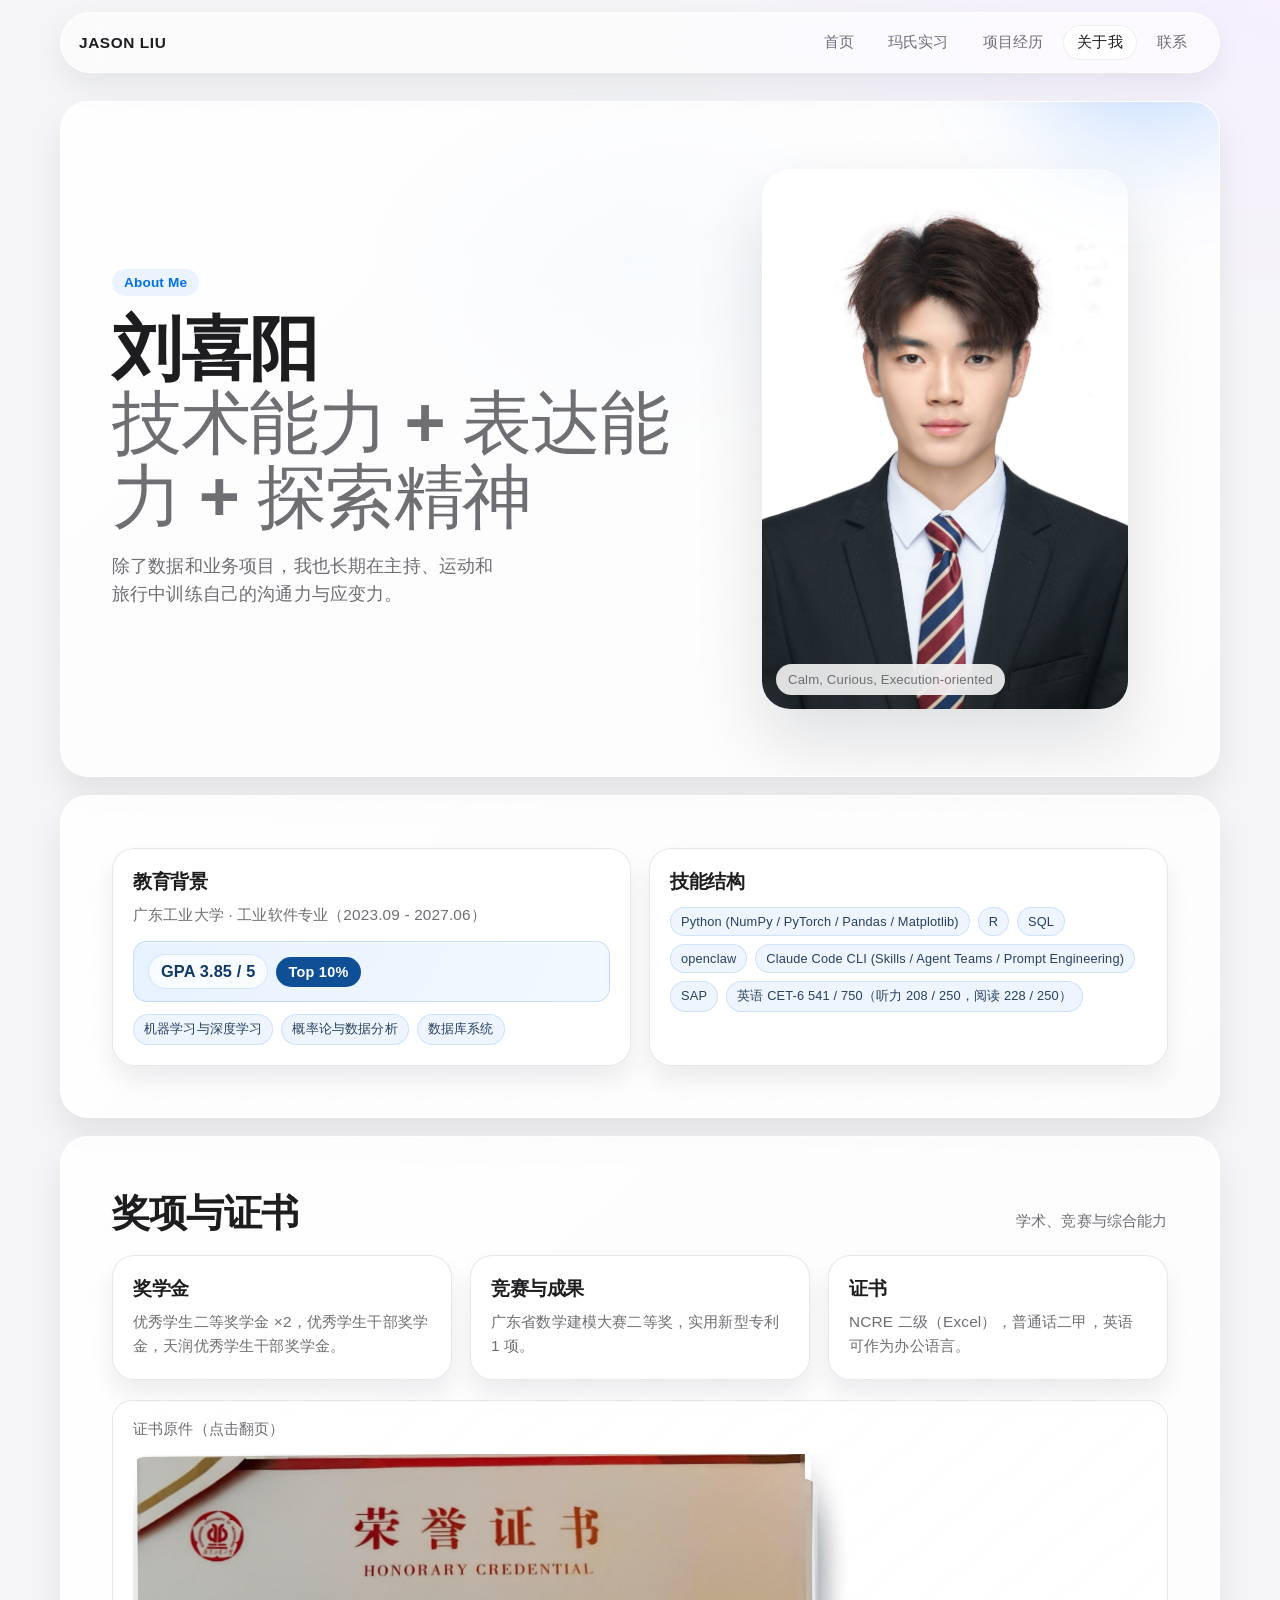
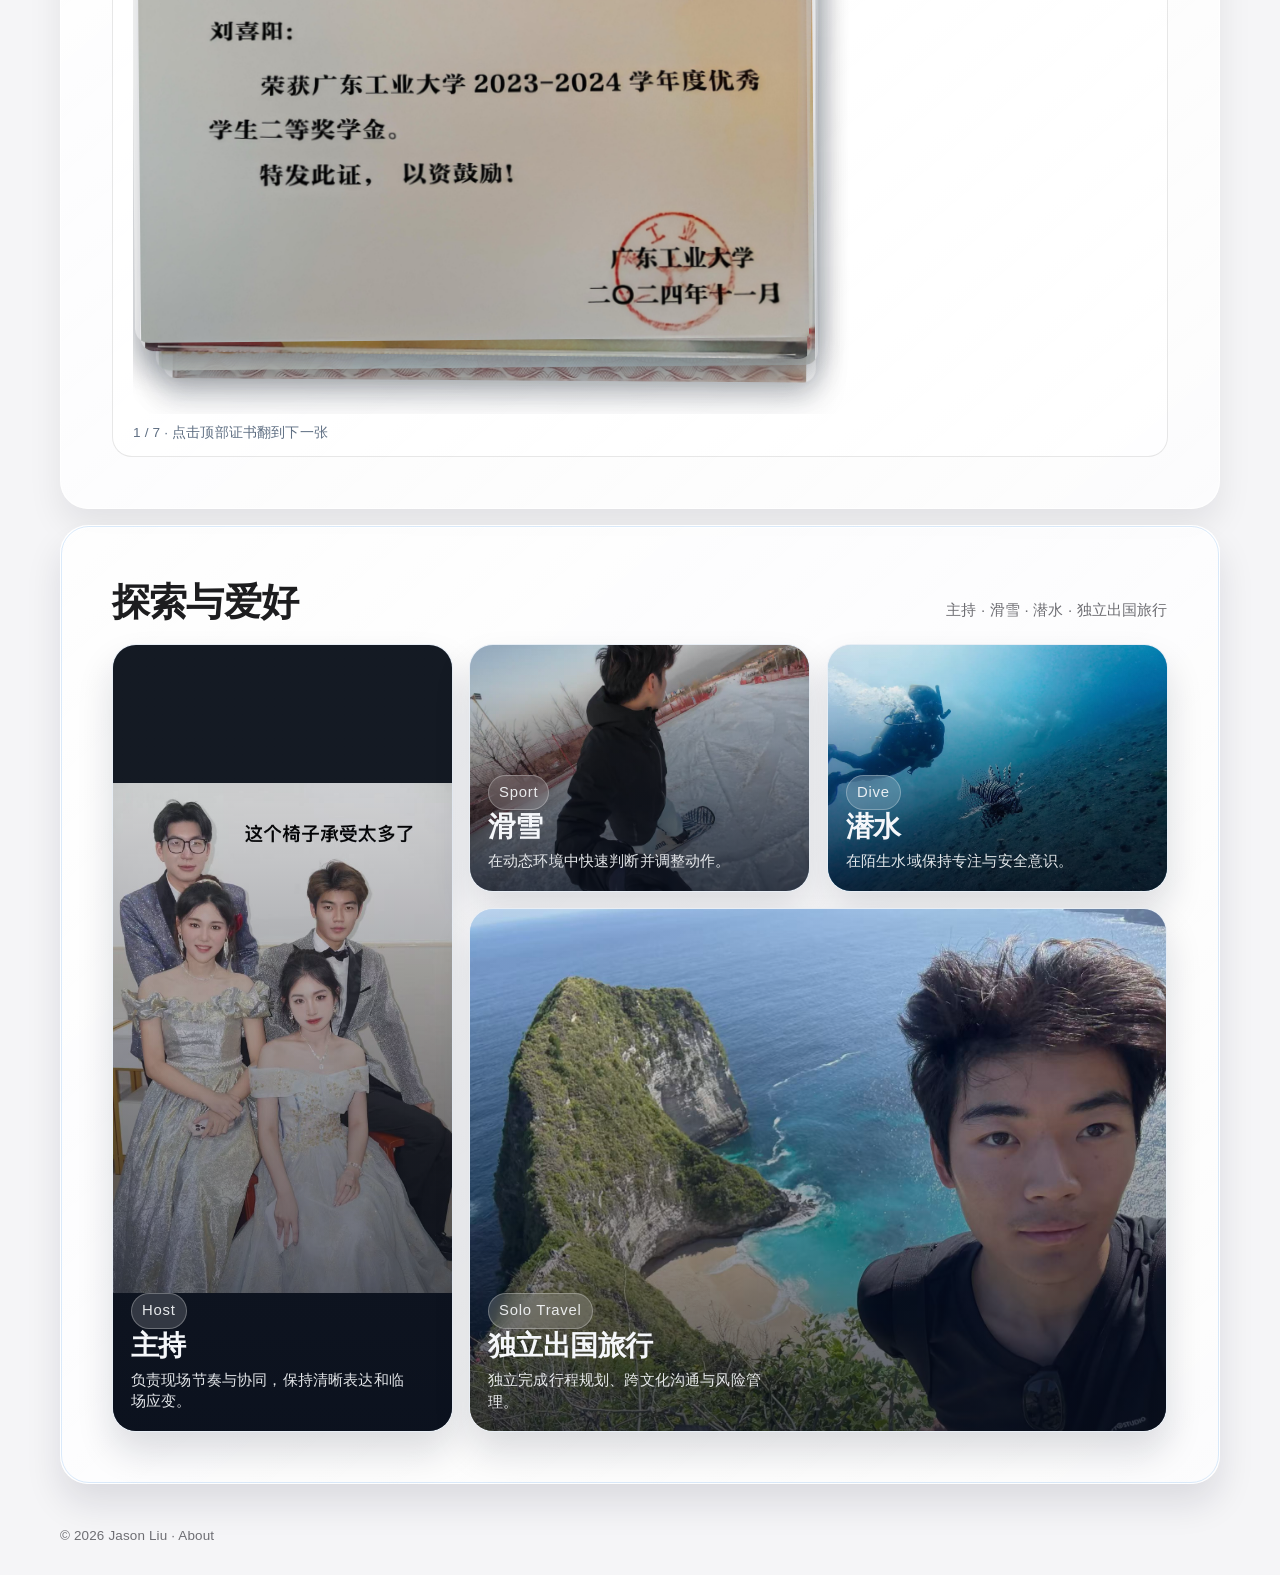
==== about.html @ 2a5bb50b "Deploy-ready personal homepage" ====
<!doctype html>
<html lang="zh-CN">
  <head>
    <meta charset="utf-8" />
    <meta name="viewport" content="width=device-width, initial-scale=1" />
    <title>关于我 | 刘喜阳</title>
    <meta name="description" content="刘喜阳的教育背景、技能结构与探索世界的个人侧面" />
    <link rel="stylesheet" href="./styles.css" />
  </head>
  <body>
    <div class="scroll-progress" aria-hidden="true"></div>
    <header class="site-header">
      <a class="brand" href="./index.html">JASON LIU</a>
      <button class="menu-toggle" aria-expanded="false" aria-controls="site-nav">菜单</button>
      <nav id="site-nav" class="site-nav">
        <a href="./index.html">首页</a>
        <a href="./internship.html">玛氏实习</a>
        <a href="./projects.html">项目经历</a>
        <a href="./about.html">关于我</a>
        <a href="./contact.html">联系</a>
      </nav>
    </header>

    <main>
      <section class="hero">
        <div class="reveal-card" data-reveal>
          <p class="eyebrow">About Me</p>
          <h1>
            刘喜阳<br />
            <span>技术能力 + 表达能力 + 探索精神</span>
          </h1>
          <p class="lead">除了数据和业务项目，我也长期在主持、运动和旅行中训练自己的沟通力与应变力。</p>
        </div>
        <figure class="hero-media reveal-card" data-reveal>
          <img src="./d1d19678adbbcc98fbcbd94c65c5132.jpg" alt="刘喜阳证件照" />
          <figcaption class="badge">Calm, Curious, Execution-oriented</figcaption>
        </figure>
      </section>

      <section>
        <div class="grid two-col">
          <article class="card reveal-card tilt-card" data-reveal>
            <h3>教育背景</h3>
            <p>广东工业大学 · 工业软件专业（2023.09 - 2027.06）</p>

            <div class="gpa-spotlight">
              <span class="gpa-pill">GPA 3.85 / 5</span>
              <span class="gpa-top">Top 10%</span>
            </div>

            <div class="chips">
              <span class="chip">机器学习与深度学习</span>
              <span class="chip">概率论与数据分析</span>
              <span class="chip">数据库系统</span>
            </div>
          </article>

          <article class="card reveal-card tilt-card" data-reveal>
            <h3>技能结构</h3>
            <div class="chips">
              <span class="chip">Python (NumPy / PyTorch / Pandas / Matplotlib)</span>
              <span class="chip">R</span>
              <span class="chip">SQL</span>
              <span class="chip">openclaw</span>
              <span class="chip">Claude Code CLI (Skills / Agent Teams / Prompt Engineering)</span>
              <span class="chip">SAP</span>
              <span class="chip">英语 CET-6 541 / 750（听力 208 / 250，阅读 228 / 250）</span>
            </div>
          </article>
        </div>
      </section>

      <section>
        <div class="title-row reveal-card" data-reveal>
          <h2>奖项与证书</h2>
          <p class="sub">学术、竞赛与综合能力</p>
        </div>
        <div class="grid three-col">
          <article class="card reveal-card tilt-card" data-reveal>
            <h3>奖学金</h3>
            <p>优秀学生二等奖学金 ×2，优秀学生干部奖学金，天润优秀学生干部奖学金。</p>
          </article>
          <article class="card reveal-card tilt-card" data-reveal>
            <h3>竞赛与成果</h3>
            <p>广东省数学建模大赛二等奖，实用新型专利 1 项。</p>
          </article>
          <article class="card reveal-card tilt-card" data-reveal>
            <h3>证书</h3>
            <p>NCRE 二级（Excel），普通话二甲，英语可作为办公语言。</p>
          </article>
        </div>

        <div class="cert-stack-wrap reveal-card" data-reveal>
          <p class="cert-stack-title">证书原件（点击翻页）</p>
          <div class="cert-flip-deck" data-cert-deck>
            <button class="cert-deck-card" type="button" data-src="./f51aa02afc953fbb123a29141ff7ccc.jpg" data-alt="优秀学生二等奖学金证书">
              <img src="./f51aa02afc953fbb123a29141ff7ccc.jpg" alt="优秀学生二等奖学金证书" />
            </button>
            <button class="cert-deck-card" type="button" data-src="./93aca036e75f4346f06e6a641ed27f2.jpg" data-alt="优秀学生干部奖学金证书">
              <img src="./93aca036e75f4346f06e6a641ed27f2.jpg" alt="优秀学生干部奖学金证书" />
            </button>
            <button class="cert-deck-card" type="button" data-src="./0f52e35d7524d39dcbb899295ecbea7.jpg" data-alt="先进个人荣誉证书">
              <img src="./0f52e35d7524d39dcbb899295ecbea7.jpg" alt="先进个人荣誉证书" />
            </button>
            <button class="cert-deck-card" type="button" data-src="./fe24aac85f3664ef8595c67bc39421b.jpg" data-alt="优秀志愿者荣誉证书">
              <img src="./fe24aac85f3664ef8595c67bc39421b.jpg" alt="优秀志愿者荣誉证书" />
            </button>
            <button class="cert-deck-card" type="button" data-src="./d443db5d-6b10-4e35-a1e7-ef3b2b7556d9.png" data-alt="全国计算机二级证书">
              <img src="./d443db5d-6b10-4e35-a1e7-ef3b2b7556d9.png" alt="全国计算机二级证书" />
            </button>
            <button class="cert-deck-card" type="button" data-src="./cert_preview_cet6.png" data-alt="CET-6 成绩单">
              <img src="./cert_preview_cet6.png" alt="CET-6 成绩单" />
            </button>
            <button class="cert-deck-card" type="button" data-src="./cert_preview_mathmodel.png" data-alt="数模竞赛证书">
              <img src="./cert_preview_mathmodel.png" alt="数模竞赛证书" />
            </button>
          </div>
          <p class="cert-stack-hint"><span data-cert-index>1</span> / <span data-cert-total>0</span> · 点击顶部证书翻到下一张</p>
        </div>
      </section>

      <section>
        <div class="title-row reveal-card" data-reveal>
          <h2>探索与爱好</h2>
          <p class="sub">主持 · 滑雪 · 潜水 · 独立出国旅行</p>
        </div>
        <div class="hobby-stage">
          <article class="hobby-tile hobby-feature reveal-card tilt-card" data-reveal>
            <img src="./f717a973981c69ac26e47833f081db99.jpg" alt="活动主持与舞台照片" />
            <div class="hobby-overlay">
              <p class="hobby-tag">Host</p>
              <h3>主持</h3>
              <p>负责现场节奏与协同，保持清晰表达和临场应变。</p>
            </div>
          </article>
          <article class="hobby-tile hobby-sport reveal-card tilt-card" data-reveal>
            <img src="./24c8393384b7e34d94af483503d2358a.jpg" alt="滑雪照片" />
            <div class="hobby-overlay">
              <p class="hobby-tag">Sport</p>
              <h3>滑雪</h3>
              <p>在动态环境中快速判断并调整动作。</p>
            </div>
          </article>
          <article class="hobby-tile hobby-dive reveal-card tilt-card" data-reveal>
            <img src="./936e5fef3b767915440b49e840a2b5e4.jpg" alt="潜水探索照片" />
            <div class="hobby-overlay">
              <p class="hobby-tag">Dive</p>
              <h3>潜水</h3>
              <p>在陌生水域保持专注与安全意识。</p>
            </div>
          </article>
          <article class="hobby-tile hobby-wide reveal-card tilt-card" data-reveal>
            <img src="./f8c6b702a87ec02341f7c60ca64ace27.jpg" alt="精灵坠崖合照" />
            <div class="hobby-overlay">
              <p class="hobby-tag">Solo Travel</p>
              <h3>独立出国旅行</h3>
              <p>独立完成行程规划、跨文化沟通与风险管理。</p>
            </div>
          </article>
        </div>
      </section>
    </main>

    <footer>© 2026 Jason Liu · About</footer>
    <script src="./script.js"></script>
  </body>
</html>
---- styles.css ----
:root {
  --bg: #f5f5f7;
  --bg-alt: #ffffff;
  --text: #1d1d1f;
  --muted: #6e6e73;
  --accent: #0071e3;
  --accent-soft: #eaf3ff;
  --surface: rgba(255, 255, 255, 0.76);
  --surface-solid: #ffffff;
  --border: rgba(20, 20, 20, 0.1);
  --radius-xl: 28px;
  --radius-lg: 22px;
  --radius-md: 16px;
  --shadow-lg: 0 34px 70px rgba(10, 15, 30, 0.12);
  --shadow-md: 0 18px 34px rgba(10, 15, 30, 0.08);
  --mouse-x: 50vw;
  --mouse-y: 30vh;
  --max-width: 1160px;
}

*,
*::before,
*::after {
  box-sizing: border-box;
}

html {
  scroll-behavior: smooth;
}

body {
  margin: 0;
  color: var(--text);
  background:
    radial-gradient(720px 380px at 15% -10%, #d8ecff 0%, transparent 70%),
    radial-gradient(900px 540px at 100% 0%, #f6f0ff 0%, transparent 70%),
    var(--bg);
  font-family: "SF Pro Display", "SF Pro Text", "PingFang SC", "Helvetica Neue", "Segoe UI", sans-serif;
  letter-spacing: 0.01em;
  min-height: 100vh;
}

body::before {
  content: "";
  position: fixed;
  inset: 0;
  z-index: -1;
  pointer-events: none;
  background: radial-gradient(380px 260px at var(--mouse-x) var(--mouse-y), rgba(0, 113, 227, 0.11) 0%, transparent 72%);
}

a {
  color: inherit;
  text-decoration: none;
}

img {
  max-width: 100%;
  display: block;
}

.scroll-progress {
  position: fixed;
  top: 0;
  left: 0;
  width: 100%;
  height: 3px;
  transform-origin: 0 50%;
  transform: scaleX(0);
  background: linear-gradient(90deg, #8bc6ff 0%, #0071e3 60%, #3455ff 100%);
  z-index: 120;
}

.site-header {
  position: sticky;
  top: 10px;
  z-index: 100;
  margin: 12px auto 0;
  width: min(calc(100% - 24px), var(--max-width));
  display: flex;
  align-items: center;
  justify-content: space-between;
  padding: 12px 18px;
  border: 1px solid rgba(255, 255, 255, 0.65);
  border-radius: 999px;
  background: rgba(255, 255, 255, 0.58);
  backdrop-filter: saturate(180%) blur(16px);
  box-shadow: 0 12px 30px rgba(30, 40, 60, 0.08);
  transition: padding 0.28s ease, box-shadow 0.28s ease, background-color 0.28s ease, transform 0.28s ease;
}

.site-header.is-compact {
  padding: 9px 14px;
  transform: translateY(-1px);
  background: rgba(255, 255, 255, 0.74);
  box-shadow: 0 8px 22px rgba(30, 40, 60, 0.1);
}

.brand {
  font-weight: 640;
  font-size: 0.96rem;
  letter-spacing: 0.04em;
}

.site-nav {
  display: flex;
  align-items: center;
  gap: 6px;
}

.site-nav a {
  padding: 8px 14px;
  border-radius: 999px;
  color: var(--muted);
  font-size: 0.92rem;
  transition: background-color 0.24s ease, color 0.24s ease, transform 0.24s ease;
}

.site-nav a:hover {
  transform: translateY(-1px);
  color: var(--text);
  background: rgba(255, 255, 255, 0.82);
}

.site-nav a[aria-current="page"] {
  color: var(--text);
  background: rgba(255, 255, 255, 0.95);
  box-shadow: inset 0 0 0 1px rgba(20, 20, 20, 0.07);
}

.menu-toggle {
  display: none;
  appearance: none;
  border: 1px solid var(--border);
  background: var(--surface-solid);
  border-radius: 999px;
  padding: 7px 12px;
  color: var(--text);
  font-size: 0.9rem;
}

main {
  width: min(calc(100% - 28px), var(--max-width));
  margin: 28px auto 42px;
  transition: opacity 0.34s ease, transform 0.34s ease;
}

body.is-leaving main {
  opacity: 0;
  transform: translateY(14px);
}

section {
  margin: 18px 0;
  padding: clamp(26px, 4vw, 52px);
  border-radius: var(--radius-xl);
  border: 1px solid rgba(255, 255, 255, 0.75);
  background: linear-gradient(140deg, rgba(255, 255, 255, 0.86) 0%, rgba(255, 255, 255, 0.72) 100%);
  box-shadow: var(--shadow-md);
  position: relative;
  transition: transform 0.42s ease, box-shadow 0.42s ease, border-color 0.42s ease;
}

section::before {
  content: "";
  position: absolute;
  inset: 0;
  border-radius: inherit;
  border: 1px solid transparent;
  pointer-events: none;
  transition: border-color 0.42s ease, box-shadow 0.42s ease;
}

section.section-active {
  transform: translateY(-2px);
  box-shadow: 0 20px 36px rgba(14, 22, 42, 0.11);
}

section.section-active::before {
  border-color: rgba(0, 113, 227, 0.14);
  box-shadow: inset 0 1px 0 rgba(255, 255, 255, 0.85);
}

.hero {
  display: grid;
  grid-template-columns: 1.12fr 0.88fr;
  gap: clamp(18px, 3.4vw, 42px);
  align-items: center;
  min-height: clamp(420px, 70vh, 620px);
  overflow: hidden;
  position: relative;
}

.hero::after {
  content: "";
  position: absolute;
  inset: -40% -10% auto auto;
  width: 380px;
  height: 380px;
  border-radius: 50%;
  filter: blur(40px);
  background: radial-gradient(circle at 50% 50%, rgba(72, 156, 255, 0.42), transparent 65%);
  pointer-events: none;
}

.eyebrow {
  display: inline-flex;
  align-items: center;
  gap: 8px;
  margin: 0 0 16px;
  padding: 6px 12px;
  border-radius: 999px;
  background: var(--accent-soft);
  color: var(--accent);
  font-weight: 560;
  font-size: 0.85rem;
}

h1,
h2,
h3 {
  margin: 0;
  letter-spacing: -0.02em;
}

h1 {
  font-size: clamp(2rem, 6vw, 4.4rem);
  line-height: 1.05;
}

h1 span {
  color: var(--muted);
  font-weight: 550;
}

.lead {
  margin: 18px 0 0;
  color: var(--muted);
  font-size: clamp(1rem, 1.4vw, 1.2rem);
  line-height: 1.58;
  max-width: 40ch;
}

.hero-actions {
  margin-top: 24px;
  display: flex;
  flex-wrap: wrap;
  gap: 12px;
}

.btn {
  position: relative;
  display: inline-flex;
  align-items: center;
  justify-content: center;
  gap: 8px;
  padding: 12px 18px;
  border-radius: 999px;
  border: 1px solid transparent;
  font-size: 0.95rem;
  font-weight: 560;
  transition: transform 0.22s ease, box-shadow 0.28s ease, background-color 0.24s ease, color 0.24s ease;
  will-change: transform;
}

.btn.primary {
  color: #fff;
  background: linear-gradient(120deg, #0f82ff 0%, #0071e3 45%, #2665ff 100%);
  box-shadow: 0 16px 28px rgba(0, 113, 227, 0.28);
}

.btn.secondary {
  color: var(--text);
  border-color: var(--border);
  background: rgba(255, 255, 255, 0.85);
}

.btn:hover {
  transform: translateY(-2px);
}

.btn:active {
  transform: translateY(0);
}

.hero-media {
  position: relative;
  border-radius: var(--radius-xl);
  overflow: hidden;
  box-shadow: var(--shadow-lg);
  background: #dfe8f3;
}

.hero-media img {
  width: 100%;
  height: clamp(320px, 50vw, 540px);
  object-fit: cover;
}

.badge {
  position: absolute;
  left: 14px;
  bottom: 14px;
  padding: 8px 12px;
  border-radius: 999px;
  background: rgba(255, 255, 255, 0.86);
  backdrop-filter: blur(10px);
  font-size: 0.82rem;
  color: var(--muted);
}

.grid {
  display: grid;
  gap: clamp(12px, 1.8vw, 18px);
}

.two-col {
  grid-template-columns: repeat(2, minmax(0, 1fr));
}

.three-col {
  grid-template-columns: repeat(3, minmax(0, 1fr));
}

.card {
  border-radius: var(--radius-lg);
  border: 1px solid var(--border);
  background: var(--surface);
  box-shadow: 0 14px 24px rgba(16, 18, 30, 0.07);
  padding: 20px;
}

.card h3 {
  font-size: 1.18rem;
  margin-bottom: 8px;
}

.card p {
  margin: 0;
  color: var(--muted);
  line-height: 1.58;
  font-size: 0.96rem;
}

.card-link {
  display: flex;
  flex-direction: column;
  min-height: 100%;
  color: inherit;
}

.card-jump {
  margin-top: 14px;
  display: inline-flex;
  align-items: center;
  gap: 6px;
  font-size: 0.84rem;
  font-weight: 600;
  color: var(--accent);
  transition: transform 0.22s ease;
}

.card-jump::after {
  content: "";
  width: 7px;
  height: 7px;
  border-top: 1.8px solid currentColor;
  border-right: 1.8px solid currentColor;
  transform: rotate(45deg);
}

.card-link:hover .card-jump {
  transform: translateX(2px);
}

.card-image {
  width: 100%;
  height: 220px;
  border-radius: 14px;
  object-fit: cover;
  margin-bottom: 12px;
  box-shadow: 0 10px 18px rgba(16, 18, 30, 0.08);
}

.hobby-stage {
  display: grid;
  grid-template-columns: repeat(12, minmax(0, 1fr));
  grid-template-rows: repeat(2, minmax(220px, auto));
  gap: 16px;
}

.hobby-tile {
  position: relative;
  border-radius: 24px;
  overflow: hidden;
  border: 1px solid rgba(255, 255, 255, 0.58);
  box-shadow: 0 20px 36px rgba(12, 24, 44, 0.14);
  background: #c9d7e7;
  min-height: 220px;
}

.hobby-feature {
  grid-column: 1 / span 4;
  grid-row: 1 / span 2;
  min-height: 456px;
}

.hobby-sport {
  grid-column: 5 / span 4;
  grid-row: 1;
}

.hobby-dive {
  grid-column: 9 / span 4;
  grid-row: 1;
}

.hobby-wide {
  grid-column: 5 / span 8;
  grid-row: 2;
}

.hobby-tile img {
  width: 100%;
  height: 100%;
  object-fit: cover;
  transform: scale(1.02);
  transition: transform 0.5s ease, filter 0.5s ease;
}

.hobby-feature img {
  object-fit: contain;
  background: #151b24;
  transform: none;
}

.hobby-feature:hover img {
  transform: none;
  filter: none;
}

.hobby-tile::after {
  content: "";
  position: absolute;
  inset: 0;
  background: linear-gradient(180deg, rgba(8, 14, 28, 0.08) 18%, rgba(8, 14, 28, 0.72) 100%);
}

.hobby-overlay {
  position: absolute;
  left: 18px;
  right: 18px;
  bottom: 18px;
  z-index: 1;
  color: #f5f7fa;
}

.hobby-tag {
  margin: 0 0 8px;
  display: inline-flex;
  padding: 6px 10px;
  border-radius: 999px;
  border: 1px solid rgba(255, 255, 255, 0.28);
  background: rgba(255, 255, 255, 0.16);
  backdrop-filter: blur(8px);
  font-size: 0.78rem;
  letter-spacing: 0.05em;
}

.hobby-overlay h3 {
  margin: 0;
  font-size: clamp(1.2rem, 2.2vw, 1.72rem);
  line-height: 1.2;
}

.hobby-overlay p {
  margin: 8px 0 0;
  font-size: 0.93rem;
  line-height: 1.45;
  color: rgba(245, 247, 250, 0.92);
  max-width: 34ch;
}

.hobby-tile:hover img {
  transform: scale(1.04);
  filter: saturate(1.08);
}

.chips {
  margin-top: 12px;
  display: flex;
  flex-wrap: wrap;
  gap: 8px;
}

.chip {
  padding: 6px 10px;
  border-radius: 999px;
  font-size: 0.8rem;
  color: #27415c;
  background: #eef5ff;
  border: 1px solid rgba(0, 113, 227, 0.14);
}

.gpa-spotlight {
  margin-top: 14px;
  padding: 12px 14px;
  border-radius: 14px;
  background: linear-gradient(120deg, #e7f2ff 0%, #f2f8ff 100%);
  border: 1px solid rgba(0, 113, 227, 0.18);
  box-shadow: inset 0 1px 0 rgba(255, 255, 255, 0.75);
  display: flex;
  flex-wrap: wrap;
  align-items: center;
  gap: 8px;
}

.gpa-pill {
  display: inline-flex;
  align-items: center;
  padding: 7px 12px;
  border-radius: 999px;
  background: rgba(255, 255, 255, 0.72);
  border: 1px solid rgba(0, 113, 227, 0.16);
  font-size: 1.02rem;
  font-weight: 700;
  color: #0f3a67;
}

.gpa-top {
  display: inline-flex;
  align-items: center;
  padding: 7px 12px;
  border-radius: 999px;
  background: #0f4f95;
  color: #ffffff;
  font-size: 0.9rem;
  font-weight: 650;
  letter-spacing: 0.02em;
}

.title-row {
  display: flex;
  justify-content: space-between;
  align-items: baseline;
  gap: 14px;
  margin-bottom: 16px;
}

.title-row h2 {
  font-size: clamp(1.6rem, 3.2vw, 2.4rem);
}

.title-row .sub {
  margin: 0;
  color: var(--muted);
  font-size: 0.95rem;
}

.metric-card {
  padding: 20px;
}

.metric-label {
  margin: 0;
  color: var(--muted);
  font-size: 0.9rem;
}

.metric-value {
  margin-top: 8px;
  font-size: clamp(1.6rem, 3.6vw, 2.4rem);
  font-weight: 650;
  letter-spacing: -0.02em;
}

.summary-grid {
  display: grid;
  gap: 14px;
  grid-template-columns: repeat(2, minmax(0, 1fr));
}

.summary-item {
  border: 1px solid var(--border);
  border-radius: var(--radius-md);
  background: rgba(255, 255, 255, 0.9);
  padding: 18px;
  box-shadow: 0 10px 20px rgba(16, 18, 30, 0.05);
}

.summary-item h3 {
  margin: 0;
  font-size: 1.08rem;
}

.summary-item p {
  margin: 8px 0 0;
  color: var(--muted);
  font-size: 0.94rem;
}

.story-list {
  display: grid;
  gap: 12px;
}

.story-item {
  padding: 16px 18px;
  border-radius: var(--radius-md);
  border: 1px solid var(--border);
  background: rgba(255, 255, 255, 0.85);
}

.story-item h3 {
  font-size: 1.05rem;
  margin-bottom: 6px;
}

.story-item p {
  margin: 0;
  color: var(--muted);
  font-size: 0.92rem;
}

.detail-list {
  display: grid;
  gap: 12px;
}

.detail-card {
  border: 1px solid var(--border);
  border-radius: var(--radius-md);
  background: rgba(255, 255, 255, 0.88);
  box-shadow: 0 10px 20px rgba(16, 18, 30, 0.05);
  overflow: clip;
  transition: transform 0.28s ease, box-shadow 0.28s ease, border-color 0.28s ease;
}

.detail-card:hover {
  transform: translateY(-2px);
  border-color: rgba(0, 113, 227, 0.18);
  box-shadow: 0 16px 28px rgba(16, 18, 30, 0.09);
}

.detail-card > summary {
  list-style: none;
  cursor: pointer;
  padding: 16px 18px;
  display: flex;
  align-items: flex-start;
  justify-content: space-between;
  gap: 14px;
}

.detail-card > summary::-webkit-details-marker {
  display: none;
}

.detail-head h3 {
  margin: 0;
  font-size: 1.08rem;
}

.detail-head p {
  margin: 5px 0 0;
  color: var(--muted);
  font-size: 0.9rem;
}

.detail-switch {
  flex-shrink: 0;
  display: inline-flex;
  align-items: center;
  gap: 6px;
  margin-top: 1px;
  padding: 6px 10px;
  border-radius: 999px;
  background: #f3f8ff;
  border: 1px solid rgba(0, 113, 227, 0.12);
  color: #1a4b80;
  font-size: 0.8rem;
  line-height: 1;
}

.detail-card[open] .detail-switch::before {
  content: "收起";
}

.detail-card:not([open]) .detail-switch::before {
  content: "展开";
}

.detail-switch::after {
  content: "";
  width: 6px;
  height: 6px;
  border-right: 1.8px solid currentColor;
  border-bottom: 1.8px solid currentColor;
  transform: rotate(45deg) translateY(-1px);
  transition: transform 0.24s ease;
}

.detail-card[open] .detail-switch::after {
  transform: rotate(225deg) translateY(1px);
}

.detail-body {
  padding: 0 18px 18px;
  border-top: 1px solid rgba(20, 20, 20, 0.08);
  display: grid;
  grid-template-columns: minmax(0, 1fr) 104px;
  column-gap: 16px;
  gap: 12px;
}

.detail-body > .bullet-list,
.detail-body > .project-result,
.detail-body > .stack-row {
  grid-column: 1;
}

.detail-body > .micro-cue {
  grid-column: 2;
  grid-row: 1 / span 3;
  align-self: center;
  justify-self: end;
}

.bullet-list {
  margin: 0;
  padding-left: 18px;
  color: var(--muted);
  font-size: 0.93rem;
  line-height: 1.62;
}

.bullet-list li + li {
  margin-top: 6px;
}

.project-result {
  margin: 0;
  padding: 10px 12px;
  border-radius: 12px;
  background: #edf6ff;
  border: 1px solid rgba(0, 113, 227, 0.1);
  color: #174472;
  font-size: 0.9rem;
  font-weight: 560;
}

.stack-row {
  display: flex;
  flex-wrap: wrap;
  gap: 8px;
}

.stack-row span {
  padding: 6px 10px;
  border-radius: 999px;
  font-size: 0.8rem;
  background: #f4f6fa;
  color: #324456;
}

.micro-cue {
  width: 84px;
  height: 84px;
  border-radius: 16px;
  border: 1px solid rgba(0, 113, 227, 0.16);
  background: linear-gradient(145deg, rgba(255, 255, 255, 0.92), rgba(239, 247, 255, 0.88));
  box-shadow: 0 10px 18px rgba(17, 38, 77, 0.08);
  position: relative;
  overflow: hidden;
}

.micro-cue span {
  position: absolute;
  display: block;
}

.cue-etl {
  background: linear-gradient(160deg, #eaf4ff 0%, #d8eaff 100%);
  border-color: rgba(66, 131, 214, 0.26);
}

.cue-etl span {
  left: 12px;
  height: 6px;
  border-radius: 999px;
  background: linear-gradient(90deg, #2e7ed9 0%, #5aa4f7 100%);
  box-shadow: 0 0 0 1px rgba(255, 255, 255, 0.42) inset;
  transform-origin: left center;
  animation: etlFlow 2.6s ease-in-out infinite;
}

.cue-etl span:nth-child(1) {
  top: 22px;
  width: 48px;
}

.cue-etl span:nth-child(2) {
  top: 35px;
  width: 34px;
  animation-delay: 0.35s;
}

.cue-etl span:nth-child(3) {
  top: 48px;
  width: 56px;
  animation-delay: 0.7s;
}

.cue-forecast span {
  bottom: 14px;
  width: 12px;
  border-radius: 6px 6px 3px 3px;
  background: linear-gradient(180deg, #5eb2ff 0%, #1f7fe9 100%);
  transform-origin: 50% 100%;
  animation: barRise 2.8s ease-in-out infinite;
}

.cue-forecast span:nth-child(1) {
  left: 14px;
  height: 26px;
}

.cue-forecast span:nth-child(2) {
  left: 34px;
  height: 36px;
  animation-delay: 0.25s;
}

.cue-forecast span:nth-child(3) {
  left: 54px;
  height: 46px;
  animation-delay: 0.5s;
}

.cue-forecast::after {
  content: "";
  position: absolute;
  left: 12px;
  right: 12px;
  top: 24px;
  height: 2px;
  background: linear-gradient(90deg, transparent 0%, #2f8eff 20%, #6ac1ff 70%, transparent 100%);
  transform-origin: left center;
  animation: trendSweep 3s ease-in-out infinite;
}

.cue-ai span {
  width: 34px;
  height: 44px;
  border-radius: 8px;
  background: rgba(255, 255, 255, 0.82);
  border: 1px solid rgba(0, 113, 227, 0.22);
}

.cue-ai span:nth-child(1) {
  left: 13px;
  top: 20px;
  transform: rotate(-5deg);
}

.cue-ai span:nth-child(2) {
  right: 13px;
  bottom: 16px;
  transform: rotate(5deg);
}

.cue-ai::after {
  content: "";
  position: absolute;
  inset: 10px;
  border-radius: 10px;
  background: linear-gradient(120deg, transparent 0%, rgba(35, 144, 255, 0.18) 45%, transparent 100%);
  animation: scanMove 2.8s linear infinite;
}

.cue-db span {
  left: 12px;
  width: 60px;
  height: 12px;
  border-radius: 999px;
  border: 1px solid rgba(41, 109, 183, 0.35);
  background: linear-gradient(180deg, rgba(255, 255, 255, 0.96), rgba(225, 238, 255, 0.9));
  animation: dbPulse 2.4s ease-in-out infinite;
}

.cue-db span:nth-child(1) {
  top: 20px;
}

.cue-db span:nth-child(2) {
  top: 34px;
  animation-delay: 0.25s;
}

.cue-db span:nth-child(3) {
  top: 48px;
  animation-delay: 0.5s;
}

@keyframes etlFlow {
  0%,
  100% {
    transform: scaleX(0.55);
    opacity: 0.55;
  }
  50% {
    transform: scaleX(1);
    opacity: 1;
  }
}

@keyframes barRise {
  0%,
  100% {
    transform: scaleY(0.72);
    opacity: 0.72;
  }
  50% {
    transform: scaleY(1.06);
    opacity: 1;
  }
}

@keyframes trendSweep {
  0%,
  100% {
    transform: scaleX(0.55) translateX(-8px);
    opacity: 0.55;
  }
  50% {
    transform: scaleX(1) translateX(0);
    opacity: 0.95;
  }
}

@keyframes scanMove {
  0% {
    transform: translateX(-26px);
    opacity: 0;
  }
  20% {
    opacity: 0.8;
  }
  80% {
    opacity: 0.8;
  }
  100% {
    transform: translateX(26px);
    opacity: 0;
  }
}

@keyframes dbPulse {
  0%,
  100% {
    transform: translateY(0);
    opacity: 0.68;
  }
  50% {
    transform: translateY(-1px);
    opacity: 1;
  }
}

.project-hero {
  background:
    linear-gradient(120deg, rgba(250, 253, 255, 0.92), rgba(243, 248, 255, 0.84)),
    url("./936e5fef3b767915440b49e840a2b5e4.jpg") center / cover;
}

.project-card {
  overflow: hidden;
}

.project-card .result {
  margin-top: 14px;
  padding: 10px 12px;
  border-radius: 12px;
  background: #f2f8ff;
  color: #12395f;
  font-weight: 560;
  font-size: 0.88rem;
  line-height: 1.45;
}

.mini-gallery {
  display: grid;
  grid-template-columns: repeat(3, minmax(0, 1fr));
  gap: 12px;
}

.mini-gallery img {
  width: 100%;
  height: 200px;
  border-radius: var(--radius-md);
  object-fit: cover;
  box-shadow: var(--shadow-md);
}

.contact-card strong {
  display: block;
  margin-bottom: 5px;
  font-size: 1rem;
}

.contact-card a {
  color: var(--accent);
  font-weight: 560;
}

.contact-value {
  margin: 0;
  color: var(--text);
  font-size: 1rem;
  font-weight: 620;
  letter-spacing: 0.01em;
}

.contact-actions {
  margin-top: 12px;
  display: flex;
  gap: 10px;
  flex-wrap: wrap;
}

.copy-btn.copy-compact {
  padding: 8px 14px;
  font-size: 0.88rem;
}

.copy-btn.is-copied {
  color: #ffffff;
  background: #1f7a3d;
  border-color: #1f7a3d;
  box-shadow: 0 12px 24px rgba(31, 122, 61, 0.24);
}

.copy-btn.is-error {
  color: #ffffff;
  background: #972d2d;
  border-color: #972d2d;
  box-shadow: 0 12px 24px rgba(151, 45, 45, 0.24);
}

.cert-stack-wrap {
  margin-top: 20px;
  padding: 18px 20px 14px;
  border-radius: 20px;
  border: 1px solid var(--border);
  background: rgba(255, 255, 255, 0.7);
}

.cert-stack-title {
  margin: 0 0 14px;
  font-size: 0.95rem;
  color: var(--muted);
}

.cert-flip-deck {
  position: relative;
  height: 560px;
  max-width: 820px;
  overflow: hidden;
  border-radius: 16px;
}

.cert-deck-card {
  position: absolute;
  left: 0;
  top: 0;
  width: min(680px, 92%);
  aspect-ratio: 1.4 / 1;
  height: auto;
  display: flex;
  margin: 0;
  padding: 0;
  cursor: pointer;
  background: transparent;
  border-radius: 14px;
  overflow: hidden;
  border: none;
  box-shadow: 0 18px 32px rgba(10, 18, 34, 0.22);
  transition: transform 0.35s ease, box-shadow 0.35s ease, opacity 0.35s ease;
  will-change: transform;
}

.cert-deck-card:focus-visible {
  outline: 2px solid #2f8eff;
  outline-offset: 2px;
}

.cert-deck-card img {
  width: 100%;
  height: 100%;
  object-fit: contain;
  background: transparent;
}

.cert-deck-card.is-top {
  z-index: 5;
  opacity: 1;
  transform: translate(0, 0) rotate(-0.5deg) scale(1);
}

.cert-deck-card.is-top:hover {
  transform: translate(0, -3px) rotate(-0.3deg) scale(1.006);
  box-shadow: 0 20px 36px rgba(10, 18, 34, 0.26);
}

.cert-deck-card.is-peek-1 {
  z-index: 4;
  opacity: 0.94;
  transform: translate(6px, 18px) rotate(0.7deg) scale(0.988);
  pointer-events: none;
}

.cert-deck-card.is-peek-2 {
  z-index: 3;
  opacity: 0.86;
  transform: translate(12px, 34px) rotate(-0.5deg) scale(0.974);
  pointer-events: none;
}

.cert-deck-card.is-peek-3 {
  z-index: 2;
  opacity: 0.76;
  transform: translate(18px, 50px) rotate(0.4deg) scale(0.96);
  pointer-events: none;
}

.cert-deck-card.is-hidden {
  z-index: 1;
  opacity: 0;
  transform: translate(24px, 62px) scale(0.946);
  pointer-events: none;
}

.cert-stack-hint {
  margin: 10px 0 0;
  color: #5f6f83;
  font-size: 0.85rem;
}

.quick-points {
  margin-top: 18px;
  display: flex;
  flex-wrap: wrap;
  gap: 10px;
}

.quick-points span {
  border-radius: 999px;
  padding: 8px 12px;
  font-size: 0.84rem;
  color: #204a77;
  background: #e9f3ff;
}

footer {
  width: min(calc(100% - 32px), var(--max-width));
  margin: 18px auto 38px;
  color: var(--muted);
  font-size: 0.84rem;
}

.reveal-card {
  --ty: 20px;
  --rx: 0deg;
  --ry: 0deg;
  opacity: 0;
  transform: translateY(var(--ty)) perspective(1050px) rotateX(var(--rx)) rotateY(var(--ry));
  transition: opacity 0.62s cubic-bezier(0.2, 0.78, 0.2, 1), transform 0.62s cubic-bezier(0.2, 0.78, 0.2, 1);
}

.reveal-card.revealed {
  --ty: 0px;
  opacity: 1;
}

.tilt-card {
  transform-style: preserve-3d;
  will-change: transform;
}

.parallax-media {
  transform: translateY(var(--parallax, 0px)) scale(1.03);
  transition: transform 0.18s linear;
}

.muted {
  color: var(--muted);
}

@media (max-width: 980px) {
  .hero {
    grid-template-columns: 1fr;
    min-height: auto;
  }

  .two-col,
  .three-col,
  .mini-gallery {
    grid-template-columns: 1fr;
  }

  .summary-grid {
    grid-template-columns: 1fr;
  }

  .hobby-stage {
    grid-template-columns: 1fr;
    grid-auto-rows: 260px;
  }

  .hobby-feature,
  .hobby-sport,
  .hobby-dive,
  .hobby-wide {
    grid-column: 1 / -1;
    grid-row: span 1;
    min-height: 260px;
  }

  .detail-card > summary {
    flex-direction: column;
    gap: 10px;
  }

  .detail-body {
    grid-template-columns: 1fr;
  }

  .detail-body > .micro-cue {
    display: none;
  }

  .cert-flip-deck {
    height: 380px;
    max-width: none;
  }

  .cert-deck-card {
    width: 100%;
    aspect-ratio: 1.4 / 1;
    height: auto;
  }

  .cert-deck-card.is-peek-1 {
    transform: translate(4px, 12px) scale(0.988);
  }

  .cert-deck-card.is-peek-2 {
    transform: translate(8px, 24px) scale(0.976);
  }

  .cert-deck-card.is-peek-3 {
    transform: translate(12px, 36px) scale(0.964);
  }

  .hero-media img {
    height: min(66vw, 460px);
  }

  .site-header {
    top: 8px;
  }

  .menu-toggle {
    display: inline-flex;
  }

  .site-nav {
    position: absolute;
    left: 14px;
    right: 14px;
    top: calc(100% + 8px);
    padding: 10px;
    border: 1px solid var(--border);
    border-radius: 18px;
    background: rgba(255, 255, 255, 0.94);
    box-shadow: 0 18px 24px rgba(10, 15, 30, 0.09);
    flex-direction: column;
    align-items: stretch;
    opacity: 0;
    pointer-events: none;
    transform: translateY(-8px);
    transition: opacity 0.26s ease, transform 0.26s ease;
  }

  .site-nav.open {
    opacity: 1;
    pointer-events: auto;
    transform: translateY(0);
  }

  .site-nav a {
    border-radius: 12px;
  }
}

@media (prefers-reduced-motion: reduce) {
  html {
    scroll-behavior: auto;
  }

  * {
    animation: none !important;
    transition: none !important;
  }

  .reveal-card {
    opacity: 1;
    transform: none;
  }
}
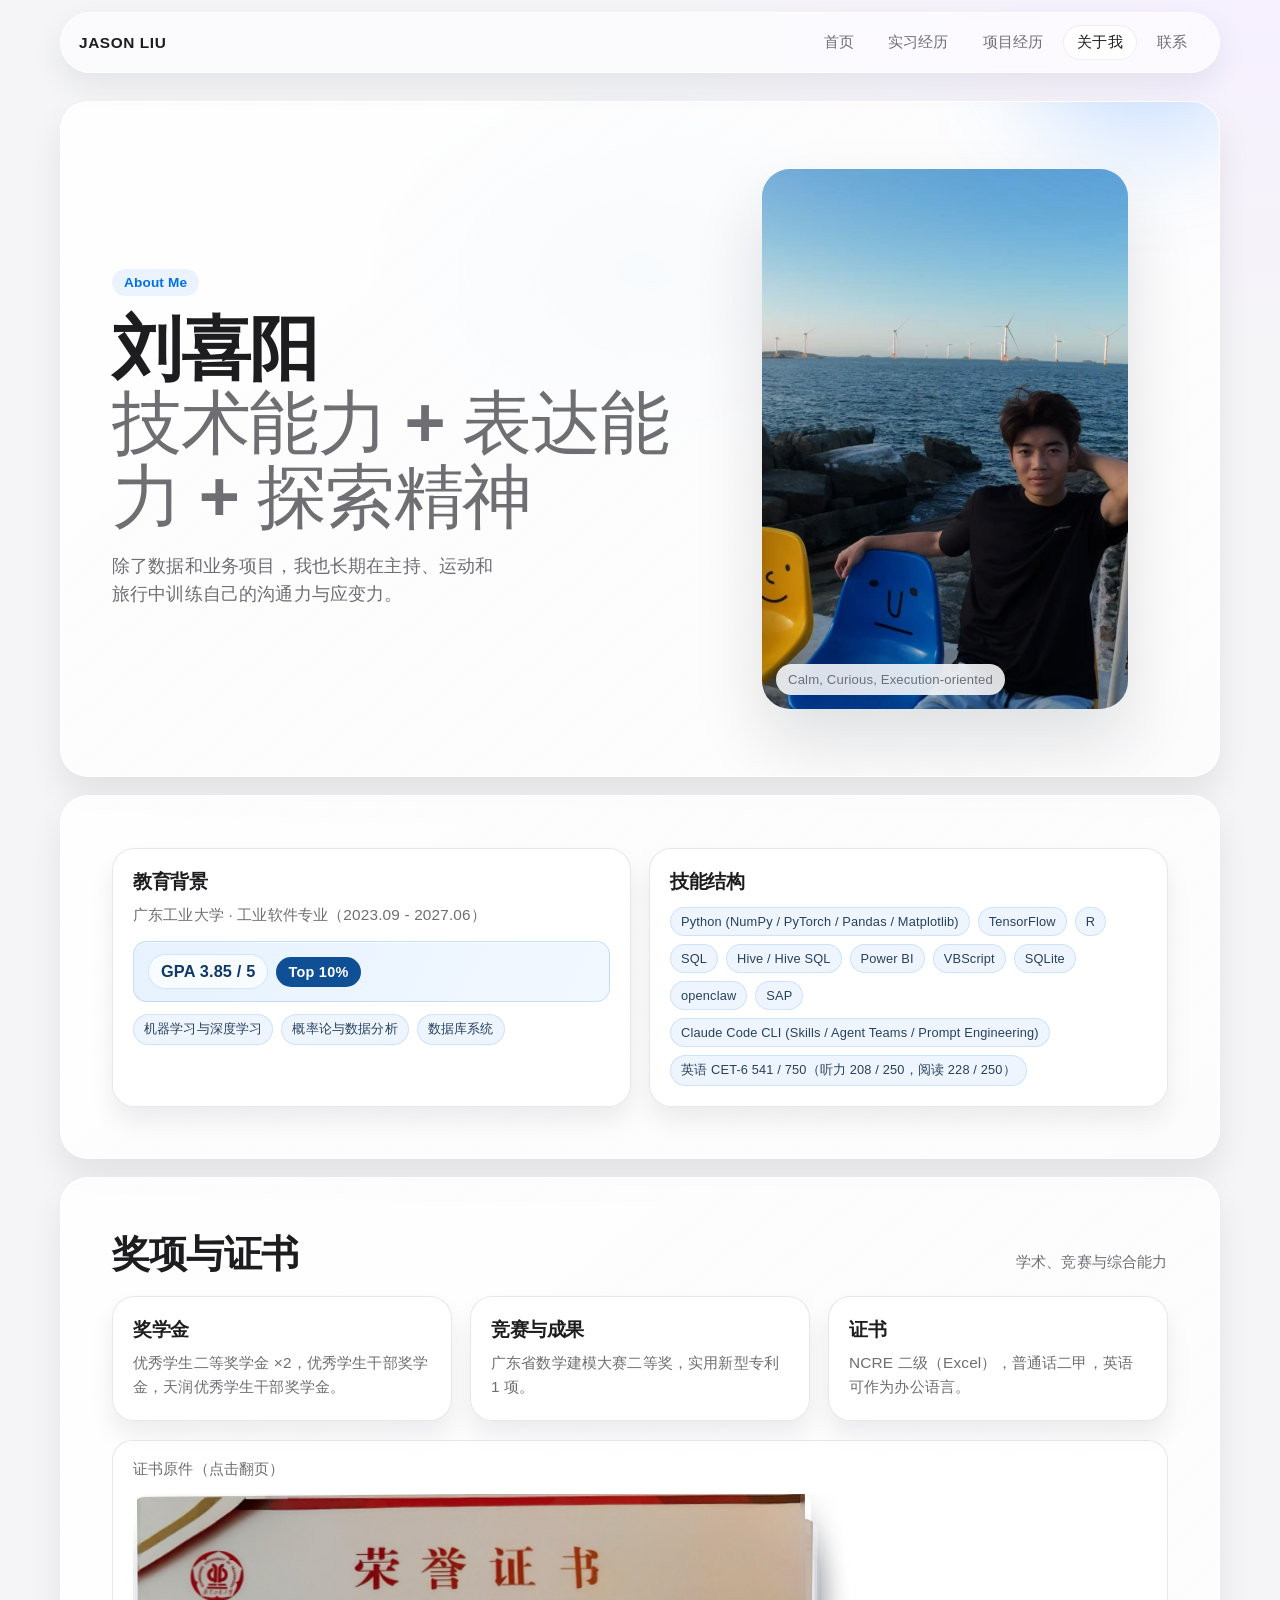
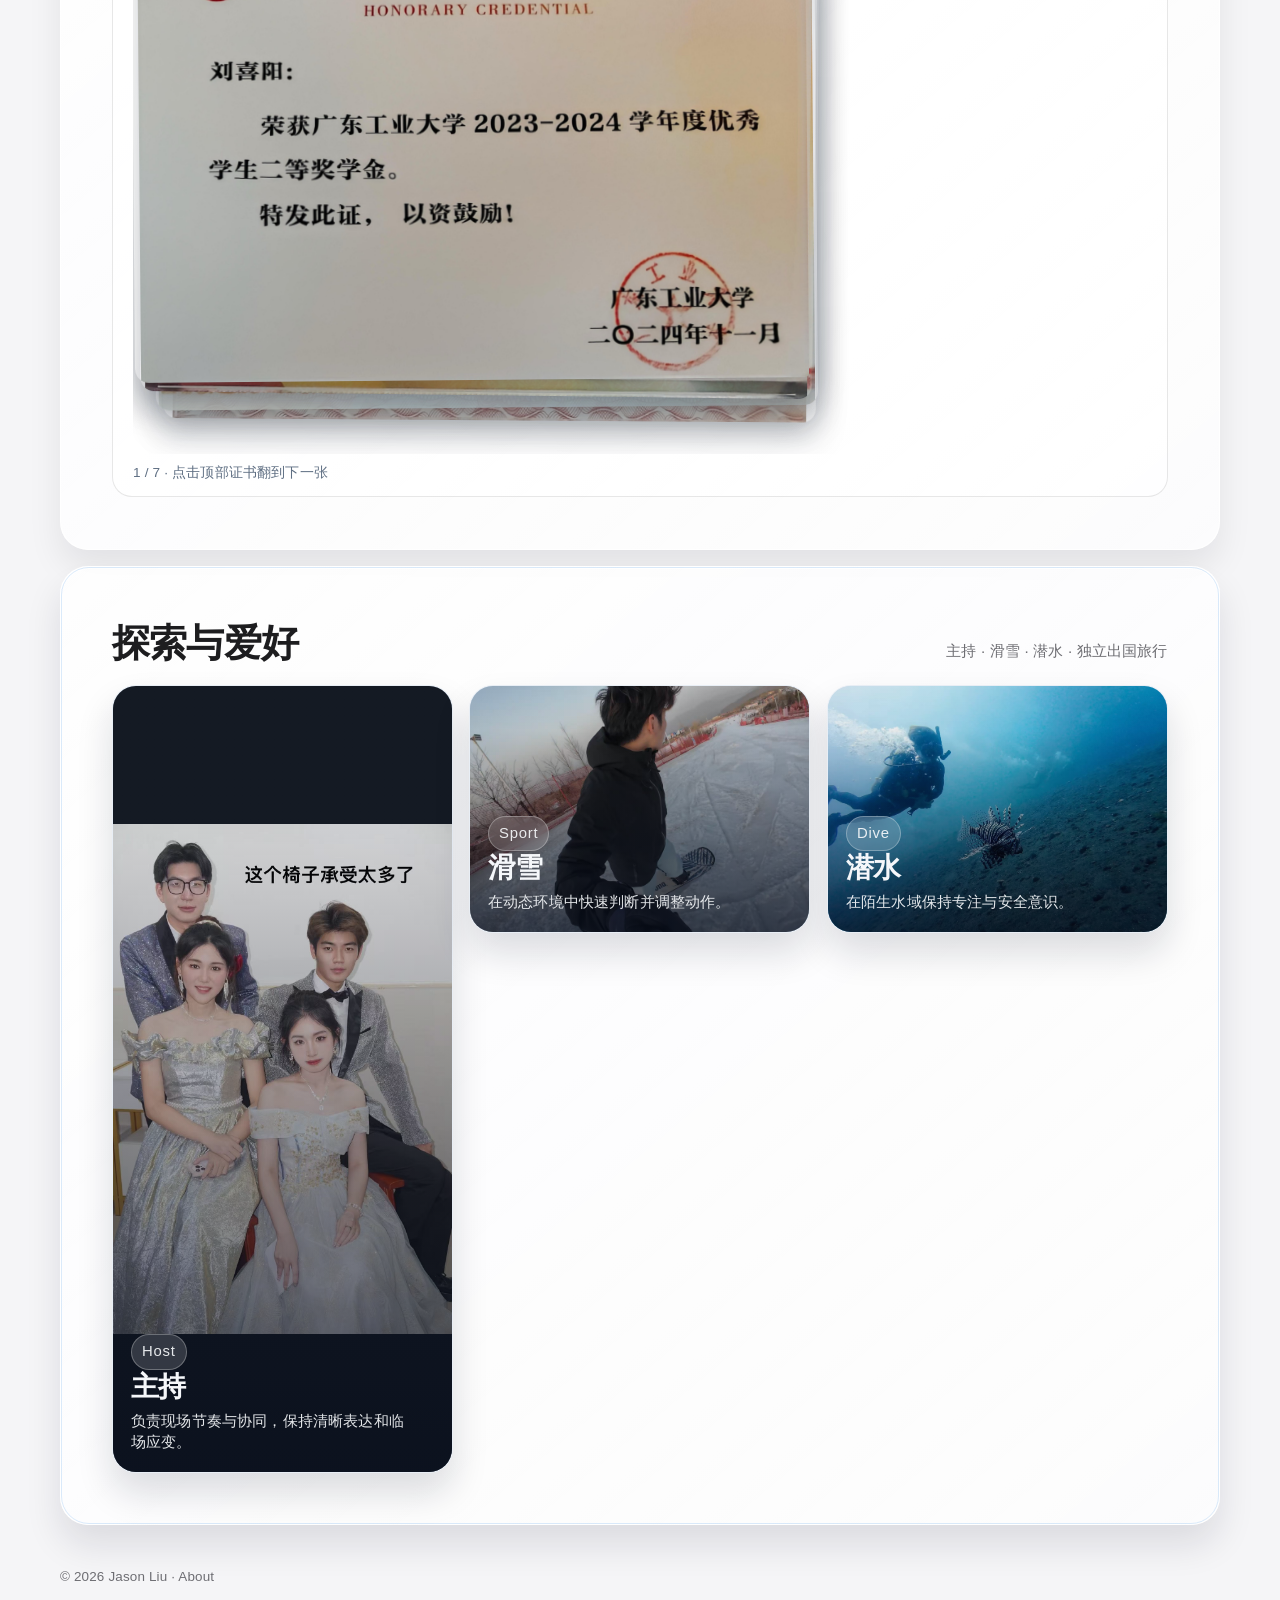
==== commit eb570e69: "Polish about page and role messaging" ====
--- a/about.html
+++ b/about.html
@@ -14,7 +14,7 @@
       <button class="menu-toggle" aria-expanded="false" aria-controls="site-nav">菜单</button>
       <nav id="site-nav" class="site-nav">
         <a href="./index.html">首页</a>
-        <a href="./internship.html">玛氏实习</a>
+        <a href="./internship.html">实习经历</a>
         <a href="./projects.html">项目经历</a>
         <a href="./about.html">关于我</a>
         <a href="./contact.html">联系</a>
@@ -31,8 +31,8 @@
           </h1>
           <p class="lead">除了数据和业务项目，我也长期在主持、运动和旅行中训练自己的沟通力与应变力。</p>
         </div>
-        <figure class="hero-media reveal-card" data-reveal>
-          <img src="./d1d19678adbbcc98fbcbd94c65c5132.jpg" alt="刘喜阳证件照" />
+        <figure class="hero-media about-hero-media reveal-card" data-reveal>
+          <img src="./e623c79ea85104a38cf672f7c418dc00.jpg" alt="刘喜阳海边日常照片" />
           <figcaption class="badge">Calm, Curious, Execution-oriented</figcaption>
         </figure>
       </section>
@@ -59,11 +59,16 @@
             <h3>技能结构</h3>
             <div class="chips">
               <span class="chip">Python (NumPy / PyTorch / Pandas / Matplotlib)</span>
+              <span class="chip">TensorFlow</span>
               <span class="chip">R</span>
               <span class="chip">SQL</span>
+              <span class="chip">Hive / Hive SQL</span>
+              <span class="chip">Power BI</span>
+              <span class="chip">VBScript</span>
+              <span class="chip">SQLite</span>
               <span class="chip">openclaw</span>
+              <span class="chip">SAP</span>
               <span class="chip">Claude Code CLI (Skills / Agent Teams / Prompt Engineering)</span>
-              <span class="chip">SAP</span>
               <span class="chip">英语 CET-6 541 / 750（听力 208 / 250，阅读 228 / 250）</span>
             </div>
           </article>
--- a/styles.css
+++ b/styles.css
@@ -233,6 +233,14 @@
   font-weight: 550;
 }
 
+h1 .hero-role {
+  display: block;
+  margin-top: 10px;
+  font-size: clamp(1.15rem, 2vw, 1.85rem);
+  line-height: 1.2;
+  letter-spacing: 0.01em;
+}
+
 .lead {
   margin: 18px 0 0;
   color: var(--muted);
@@ -295,6 +303,10 @@
   width: 100%;
   height: clamp(320px, 50vw, 540px);
   object-fit: cover;
+}
+
+.about-hero-media img {
+  object-position: center center;
 }
 
 .badge {
